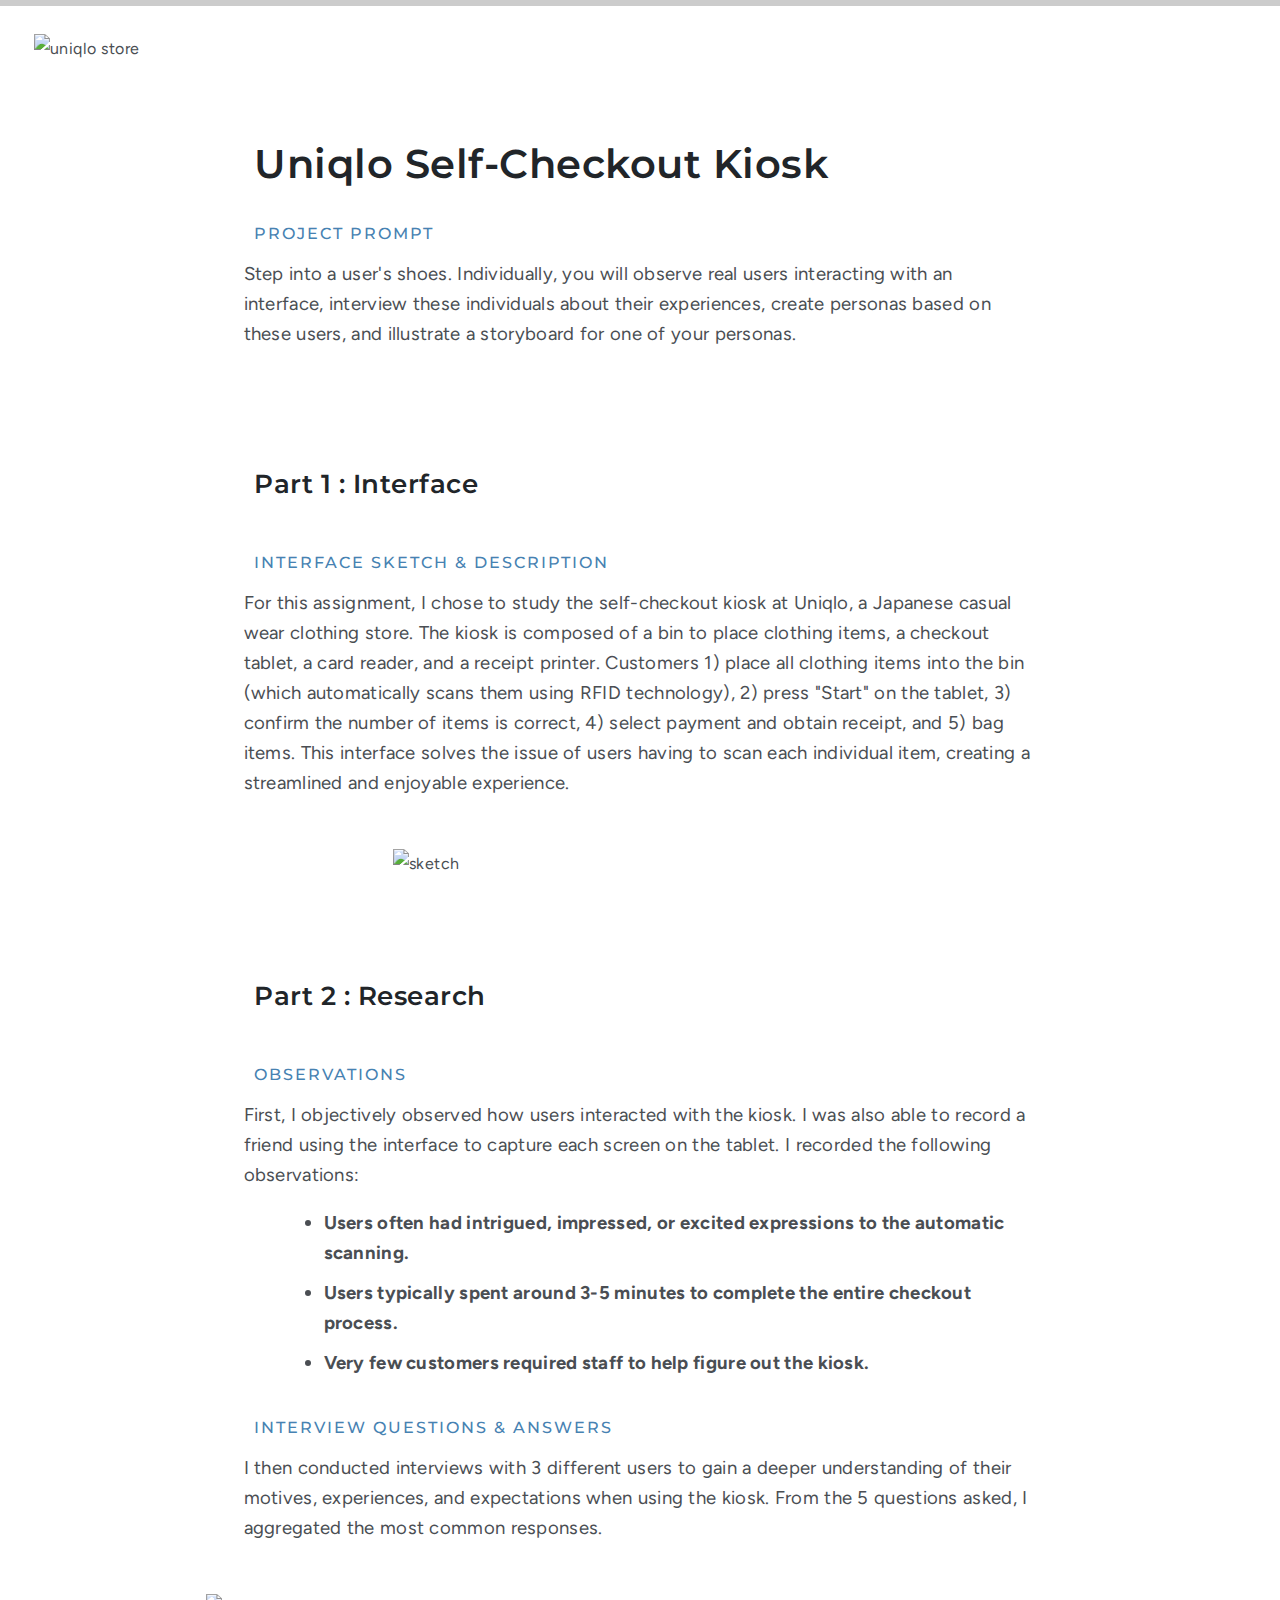
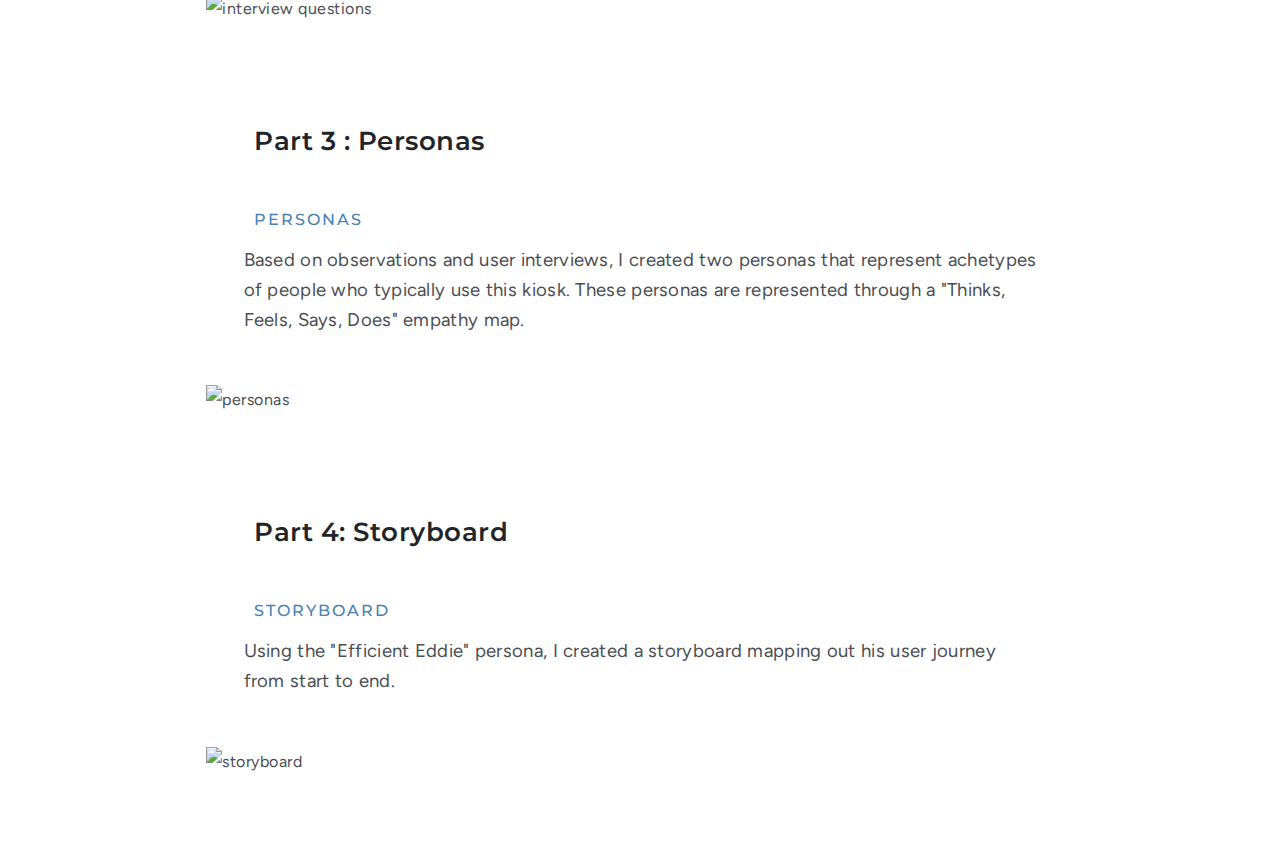
==== index.html @ 596c811d "Add files via upload" ====
<!DOCTYPE html>
<html lang="en">
<!-- Website Template: https://www.w3schools.com/howto/howto_website_bootstrap.asp --> 
<head>
  <meta charset="utf-8">
  <meta name="viewport" content="width=device-width, initial-scale=1">
  <link rel="stylesheet" href="style.css">
  <title>CS1300 Assignment 1</title>
</head>
<body>

<!-- Progress Scroll Bar: https://www.w3schools.com/howto/howto_js_scroll_indicator.asp --> 
<div class="header">
    <div class="progress-container">
      <div class="progress-bar" id="myBar"></div>
    </div>
</div>

<script>
  window.onscroll = function() {myFunction()};

  function myFunction() {
    var winScroll = document.body.scrollTop || document.documentElement.scrollTop;
    var height = document.documentElement.scrollHeight - document.documentElement.clientHeight;
    var scrolled = (winScroll / height) * 100;
    document.getElementById("myBar").style.width = scrolled + "%";
  }
  </script>

<!-- Image: https://www.themds.com/companies/uniqlo-grows-in-zaras-kingdom-studies-partnership-with-el-corte-ingles.html --> 
<img class="header-image" src="./assets/header.jpeg" alt="uniqlo store"> 
<div class="container">
  <h1>Uniqlo Self-Checkout Kiosk</h1>
  <h5>PROJECT PROMPT</h5>
  <p>Step into a user's shoes. Individually, you will observe real users interacting with an interface,
    interview these individuals about their experiences, create personas based on these users, and
    illustrate a storyboard for one of your personas.</p> 
</div>

<div class="container">
      <br>
      <h2>Part 1 : Interface</h2>
      <div class="project-section-title-bar"></div> 
      <h5>INTERFACE SKETCH & DESCRIPTION</h5>
      <p>For this assignment, I chose to study the self-checkout kiosk at Uniqlo, a Japanese casual wear clothing store.
         The kiosk is composed of a bin to place clothing items, a checkout tablet, a card reader, and a receipt printer. 
         Customers 1) place all clothing items into the bin (which automatically scans
         them using RFID technology), 2) press "Start" on the tablet, 3) confirm the number of items is correct, 4) select payment and obtain receipt, and 5) bag items. 
         This interface solves the issue of users having to scan each individual item, creating a streamlined and enjoyable experience. 
      </p>
      <div class="banner-image">
        <img class="gallery-item" src="./assets/sketch.jpg" alt="sketch" width=60%>
      </div>
      <br>

      <h2>Part 2 : Research</h2>
      <div class="project-section-title-bar"></div> 
      <h5>OBSERVATIONS</h5>
      <p>First, I objectively observed how users interacted with the kiosk. I was also able to
        record a friend using the interface to capture each screen on the tablet. I recorded the following
        observations:
      </p>
      <ul>
        <li>Users often had intrigued, impressed, or excited expressions to the automatic scanning.</li>
        <li>Users typically spent around 3-5 minutes to complete the entire checkout process.</li>
        <li>Very few customers required staff to help figure out the kiosk.</li>
      </ul>
      <h5>INTERVIEW QUESTIONS & ANSWERS</h5>
      <p>I then conducted interviews with 3 different users to gain a deeper understanding of
        their motives, experiences, and expectations when using the kiosk. From the 5 questions asked,
        I aggregated the most common responses. 
      </p>
      <div class="banner-image">
        <img class="gallery-item" src="./assets/questions.png" alt="interview questions" width=100%>
      </div>
      <br>

      <h2>Part 3 : Personas</h2>
      <div class="project-section-title-bar"></div> 
      <h5>PERSONAS</h5>
      <p>Based on observations and user interviews, I created two personas that represent achetypes of people who typically use this kiosk. 
        These personas are represented through a "Thinks, Feels, Says, Does" empathy map.</p>
      <div class="banner-image">
        <!-- Icons: href="https://www.flaticon.com/free-icons/people" title="people icons">People icons created by Creartive - Flaticon --> 
        <img class="gallery-item" src="./assets/personas.png" alt="personas" width=100%>
      </div>
      <br>

      <h2>Part 4: Storyboard</h2>
      <div class="project-section-title-bar"></div> 
      <h5>STORYBOARD</h5>
      <p>Using the "Efficient Eddie" persona, I created a storyboard mapping out his user journey from start to end.</p>
    <div class="banner-image">
      <img class="gallery-item" src="./assets/storyboard.png" alt="storyboard" width=110%>
    </div>
    <br>
    <br>
    </div>
</body>
</html>
---- style.css ----
@import url("https://fonts.googleapis.com/css?family=Montserrat:300,400,500,700,900");
@import url("https://fonts.googleapis.com/css?family=Figtree:300,400,500,700,900");

html {
	font-family: sans-serif;
	-webkit-text-size-adjust: 100%;
	-ms-text-size-adjust: 100%;
	-webkit-tap-highlight-color: rgba(0, 0, 0, 0);
  }
  
body {
	font-family: "Figtree", sans-serif;
  letter-spacing: 0.5px;
	line-height: 30px;
	text-align: left;
	background-color: #fff;
	font-weight: 400;
	color: #4a4e53;
  }

.h1, .h2, .h3, .h4, .h5, .h6, 
h1,
h2,
h3,
h4,
h5,
h6 {
  font-family: "Montserrat";
  font-weight: 700;
  color: #212529;
  margin: 5rem;
  margin-top: 40px;
  margin-bottom: 20px;
}

.h1, h1 {
  font-size: 2.5rem;
  margin-top: 5rem;
  line-height: 40px;
  font-weight: 600;
}

.h2, h2 {
  font-size: 1.6rem;
  font-weight: 600;
  line-height: 30px;
  padding-top: 2rem;
  margin-bottom: 10px;
}

.h5, h5 {
  font-size: 1rem;
  font-weight: 500;
  line-height: 20px;
  letter-spacing: 2px;
  margin-bottom: 15px;
  color: rgb(71, 130, 178);
}

p, li {
  margin-left: 5.4vw;
  margin-right: 5.4vw;
	margin-top: 10px;
  letter-spacing: 0.3px;
  font-size: 18.5px;
  }

.container {
	padding-right: 13vw;
	padding-left: 13vw;
}

.banner {
	padding-top:5rem;
	padding-bottom:50px;
	padding-left: 5rem;
	margin-bottom:50px;
	background-color:#eee;
	
}

.project-section-title-bar {
    margin-right:57rem;
    margin-left: 5rem;
    padding-bottom: 4px;
    background-color: rgb(71, 130, 178);
 }

 .header-image {
  padding-left: 2vw;
  padding-right: 2vw;
  padding-top: 2vw;
  display: flex;
	justify-content: center;
  width: 96%
 }

 .banner-image {
  padding-left: 2rem;
  padding-right: 2rem;
  padding-top: 2rem;
  display: flex;
	justify-content: center;
  width: 100%
 }

 .ul, ul {
  font-weight: bold;
  padding-left: 5rem;
 }

 /* Progress Scroll Bar: https://www.w3schools.com/howto/howto_js_scroll_indicator.asp */
.header {
  position: fixed;
  top: 0;
  left: 0;
  z-index: 1;
  width: 100%;
  background-color: #f1f1f1;
}

.progress-container {
  width: 100%;
  height: 6px;
  background: #ccc;
}

.progress-bar {
  height: 6px;
  background: rgb(71, 130, 178);
  width: 0%;
}
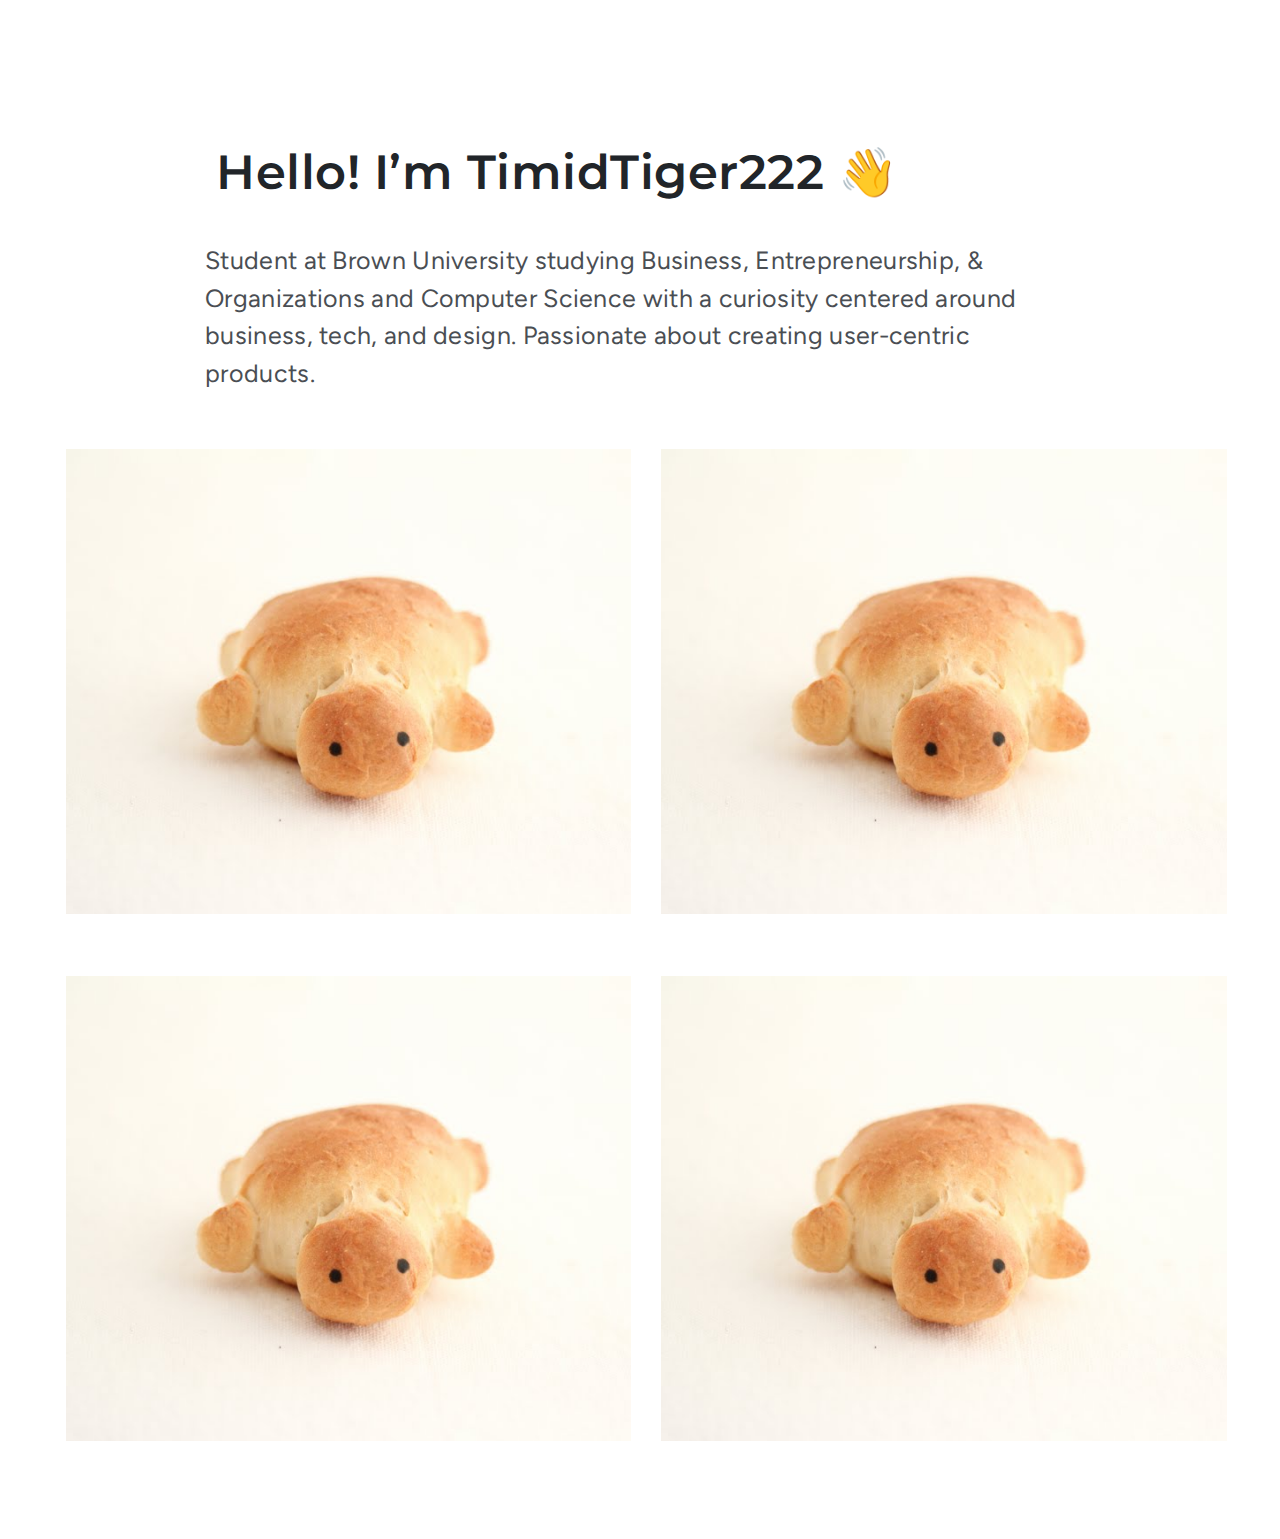
==== commit 61752a35: "1" ====
--- a/index.html
+++ b/index.html
@@ -5,96 +5,24 @@
   <meta charset="utf-8">
   <meta name="viewport" content="width=device-width, initial-scale=1">
   <link rel="stylesheet" href="style.css">
-  <title>CS1300 Assignment 1</title>
+  <title>CS1300 Porfolio</title>
 </head>
 <body>
 
-<!-- Progress Scroll Bar: https://www.w3schools.com/howto/howto_js_scroll_indicator.asp --> 
-<div class="header">
-    <div class="progress-container">
-      <div class="progress-bar" id="myBar"></div>
-    </div>
+<div class="container">
+  <h1>Hello! I’m TimidTiger222 👋 </h1>
+  <p>
+    Student at Brown University studying Business, Entrepreneurship, & Organizations and Computer Science 
+    with a curiosity centered around business, tech, and design. Passionate about creating user-centric products.</p> 
 </div>
 
-<script>
-  window.onscroll = function() {myFunction()};
+<div class="work-container">
+  <img class="banner-image" src="./assets/turtle-bread.jpeg" alt="21 Choices store">
+  <img class="banner-image" src="./assets/turtle-bread.jpeg" alt="21 Choices store">
+  <img class="banner-image" src="./assets/turtle-bread.jpeg" alt="21 Choices store">
+  <img class="banner-image" src="./assets/turtle-bread.jpeg" alt="21 Choices store">
+  <br></br>
+    </div>
 
-  function myFunction() {
-    var winScroll = document.body.scrollTop || document.documentElement.scrollTop;
-    var height = document.documentElement.scrollHeight - document.documentElement.clientHeight;
-    var scrolled = (winScroll / height) * 100;
-    document.getElementById("myBar").style.width = scrolled + "%";
-  }
-  </script>
-
-<!-- Image: https://www.themds.com/companies/uniqlo-grows-in-zaras-kingdom-studies-partnership-with-el-corte-ingles.html --> 
-<img class="header-image" src="./assets/header.jpeg" alt="uniqlo store"> 
-<div class="container">
-  <h1>Uniqlo Self-Checkout Kiosk</h1>
-  <h5>PROJECT PROMPT</h5>
-  <p>Step into a user's shoes. Individually, you will observe real users interacting with an interface,
-    interview these individuals about their experiences, create personas based on these users, and
-    illustrate a storyboard for one of your personas.</p> 
-</div>
-
-<div class="container">
-      <br>
-      <h2>Part 1 : Interface</h2>
-      <div class="project-section-title-bar"></div> 
-      <h5>INTERFACE SKETCH & DESCRIPTION</h5>
-      <p>For this assignment, I chose to study the self-checkout kiosk at Uniqlo, a Japanese casual wear clothing store.
-         The kiosk is composed of a bin to place clothing items, a checkout tablet, a card reader, and a receipt printer. 
-         Customers 1) place all clothing items into the bin (which automatically scans
-         them using RFID technology), 2) press "Start" on the tablet, 3) confirm the number of items is correct, 4) select payment and obtain receipt, and 5) bag items. 
-         This interface solves the issue of users having to scan each individual item, creating a streamlined and enjoyable experience. 
-      </p>
-      <div class="banner-image">
-        <img class="gallery-item" src="./assets/sketch.jpg" alt="sketch" width=60%>
-      </div>
-      <br>
-
-      <h2>Part 2 : Research</h2>
-      <div class="project-section-title-bar"></div> 
-      <h5>OBSERVATIONS</h5>
-      <p>First, I objectively observed how users interacted with the kiosk. I was also able to
-        record a friend using the interface to capture each screen on the tablet. I recorded the following
-        observations:
-      </p>
-      <ul>
-        <li>Users often had intrigued, impressed, or excited expressions to the automatic scanning.</li>
-        <li>Users typically spent around 3-5 minutes to complete the entire checkout process.</li>
-        <li>Very few customers required staff to help figure out the kiosk.</li>
-      </ul>
-      <h5>INTERVIEW QUESTIONS & ANSWERS</h5>
-      <p>I then conducted interviews with 3 different users to gain a deeper understanding of
-        their motives, experiences, and expectations when using the kiosk. From the 5 questions asked,
-        I aggregated the most common responses. 
-      </p>
-      <div class="banner-image">
-        <img class="gallery-item" src="./assets/questions.png" alt="interview questions" width=100%>
-      </div>
-      <br>
-
-      <h2>Part 3 : Personas</h2>
-      <div class="project-section-title-bar"></div> 
-      <h5>PERSONAS</h5>
-      <p>Based on observations and user interviews, I created two personas that represent achetypes of people who typically use this kiosk. 
-        These personas are represented through a "Thinks, Feels, Says, Does" empathy map.</p>
-      <div class="banner-image">
-        <!-- Icons: href="https://www.flaticon.com/free-icons/people" title="people icons">People icons created by Creartive - Flaticon --> 
-        <img class="gallery-item" src="./assets/personas.png" alt="personas" width=100%>
-      </div>
-      <br>
-
-      <h2>Part 4: Storyboard</h2>
-      <div class="project-section-title-bar"></div> 
-      <h5>STORYBOARD</h5>
-      <p>Using the "Efficient Eddie" persona, I created a storyboard mapping out his user journey from start to end.</p>
-    <div class="banner-image">
-      <img class="gallery-item" src="./assets/storyboard.png" alt="storyboard" width=110%>
-    </div>
-    <br>
-    <br>
-    </div>
 </body>
 </html>
--- a/style.css
+++ b/style.css
@@ -34,7 +34,7 @@
 }
 
 .h1, h1 {
-  font-size: 2.5rem;
+  font-size: 3rem;
   margin-top: 5rem;
   line-height: 40px;
   font-weight: 600;
@@ -60,14 +60,16 @@
 p, li {
   margin-left: 5.4vw;
   margin-right: 5.4vw;
-	margin-top: 10px;
+	margin-top: 50px;
   letter-spacing: 0.3px;
-  font-size: 18.5px;
+  font-size: 25px;
+  line-height: 1.5;
   }
 
 .container {
-	padding-right: 13vw;
-	padding-left: 13vw;
+	padding-right: 10vw;
+	padding-left: 10vw;
+  padding-top: 5vw;
 }
 
 .banner {
@@ -95,6 +97,15 @@
   width: 96%
  }
 
+ .work-container {
+  display: grid;
+  grid-template-columns: 1fr 1fr;
+  grid-template-rows: 1fr 1fr;
+  padding-right: 6vw;
+	padding-left: 2vw;
+  grid-gap: 30px;
+ }
+
  .banner-image {
   padding-left: 2rem;
   padding-right: 2rem;
@@ -107,26 +118,4 @@
  .ul, ul {
   font-weight: bold;
   padding-left: 5rem;
- }
-
- /* Progress Scroll Bar: https://www.w3schools.com/howto/howto_js_scroll_indicator.asp */
-.header {
-  position: fixed;
-  top: 0;
-  left: 0;
-  z-index: 1;
-  width: 100%;
-  background-color: #f1f1f1;
-}
-
-.progress-container {
-  width: 100%;
-  height: 6px;
-  background: #ccc;
-}
-
-.progress-bar {
-  height: 6px;
-  background: rgb(71, 130, 178);
-  width: 0%;
-}+ }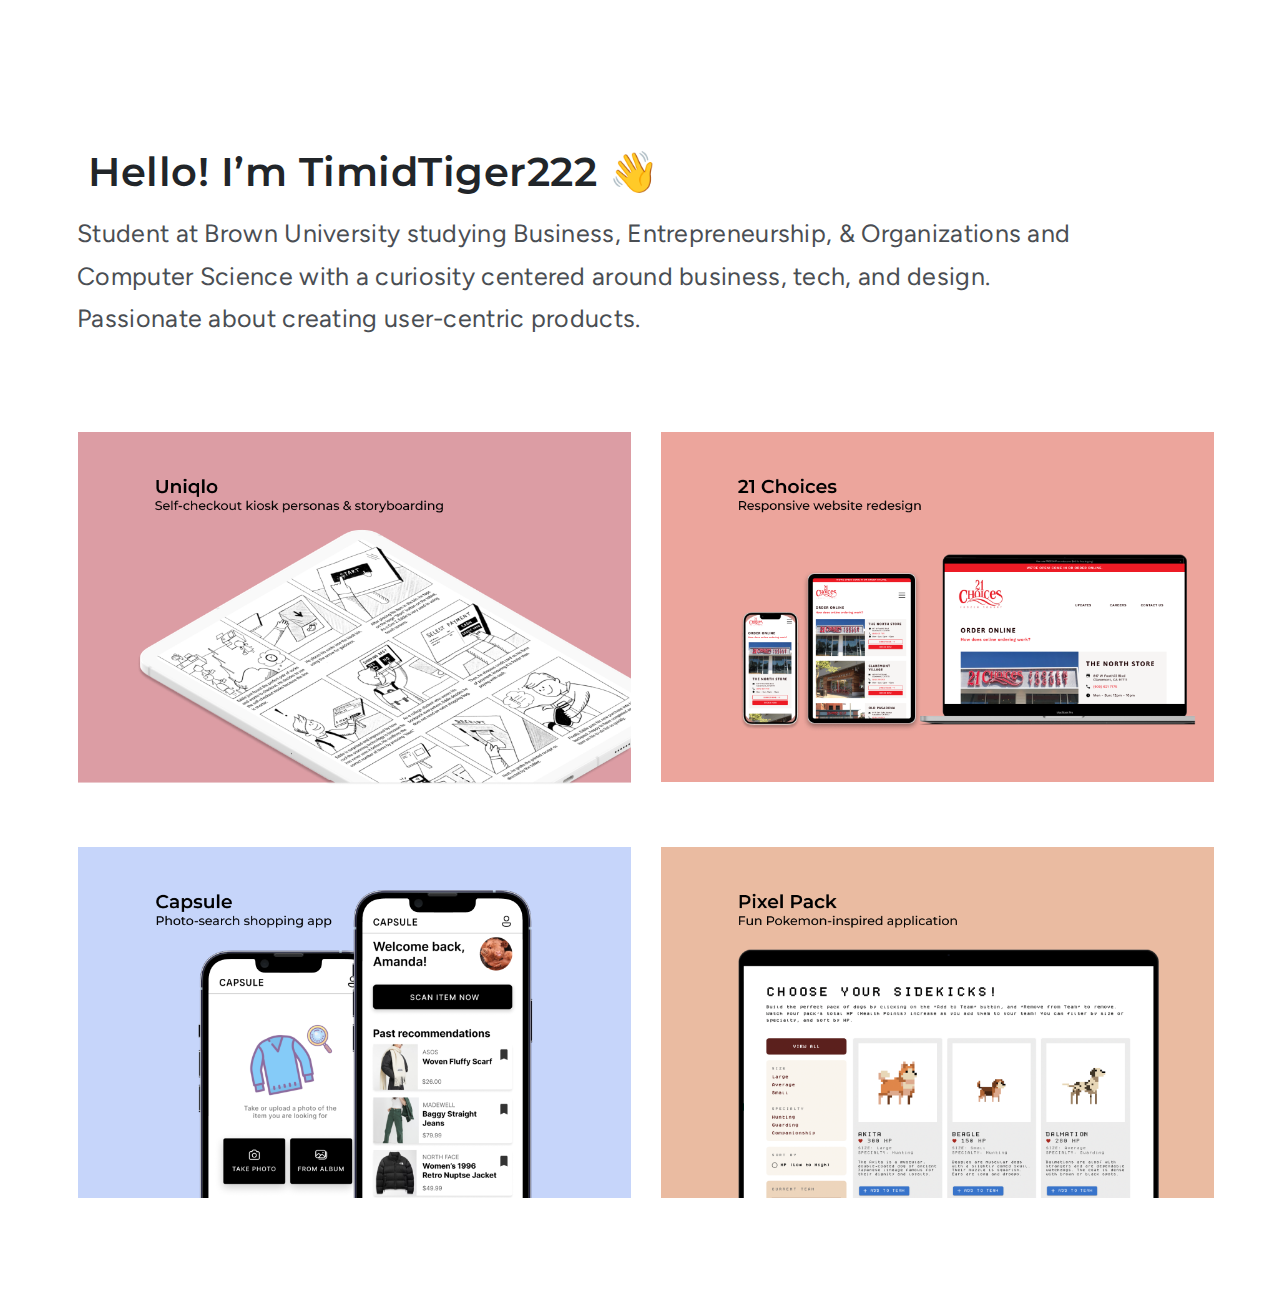
==== commit 85366b3a: "2" ====
--- a/index.html
+++ b/index.html
@@ -17,10 +17,10 @@
 </div>
 
 <div class="work-container">
-  <img class="banner-image" src="./assets/turtle-bread.jpeg" alt="21 Choices store">
-  <img class="banner-image" src="./assets/turtle-bread.jpeg" alt="21 Choices store">
-  <img class="banner-image" src="./assets/turtle-bread.jpeg" alt="21 Choices store">
-  <img class="banner-image" src="./assets/turtle-bread.jpeg" alt="21 Choices store">
+  <a href="https://timidtiger222.github.io/personas-and-storyboarding/"><img class="banner-image" src="./assets/uniqlo.png" alt="21 Choices store"></a>
+  <a href="https://timidtiger222.github.io/responsive-redesign/"><img class="banner-image" src="./assets/21choices.png" alt="21 Choices store"></a>
+  <a href="https://sadopossum246.github.io/IterativeDesign/"><img class="banner-image" src="./assets/capsule.png" alt="21 Choices store"></a>
+  <a href="https://timidtiger222.github.io/development/"><img class="banner-image" src="./assets/development.png" alt="21 Choices store"></a>
   <br></br>
     </div>
 
--- a/style.css
+++ b/style.css
@@ -34,7 +34,7 @@
 }
 
 .h1, h1 {
-  font-size: 3rem;
+  font-size: 2.5rem;
   margin-top: 5rem;
   line-height: 40px;
   font-weight: 600;
@@ -60,15 +60,15 @@
 p, li {
   margin-left: 5.4vw;
   margin-right: 5.4vw;
-	margin-top: 50px;
+	margin-top: 2px;
+  margin-bottom: 60px;
   letter-spacing: 0.3px;
   font-size: 25px;
-  line-height: 1.5;
+  line-height: 1.7;
   }
 
 .container {
 	padding-right: 10vw;
-	padding-left: 10vw;
   padding-top: 5vw;
 }
 
@@ -101,8 +101,8 @@
   display: grid;
   grid-template-columns: 1fr 1fr;
   grid-template-rows: 1fr 1fr;
-  padding-right: 6vw;
-	padding-left: 2vw;
+  padding-right: 7vw;
+	padding-left: 3vw;
   grid-gap: 30px;
  }
 
@@ -118,4 +118,9 @@
  .ul, ul {
   font-weight: bold;
   padding-left: 5rem;
- }+ }
+
+ img:hover {
+  transition-duration: 500ms;
+  opacity: 0.5;
+}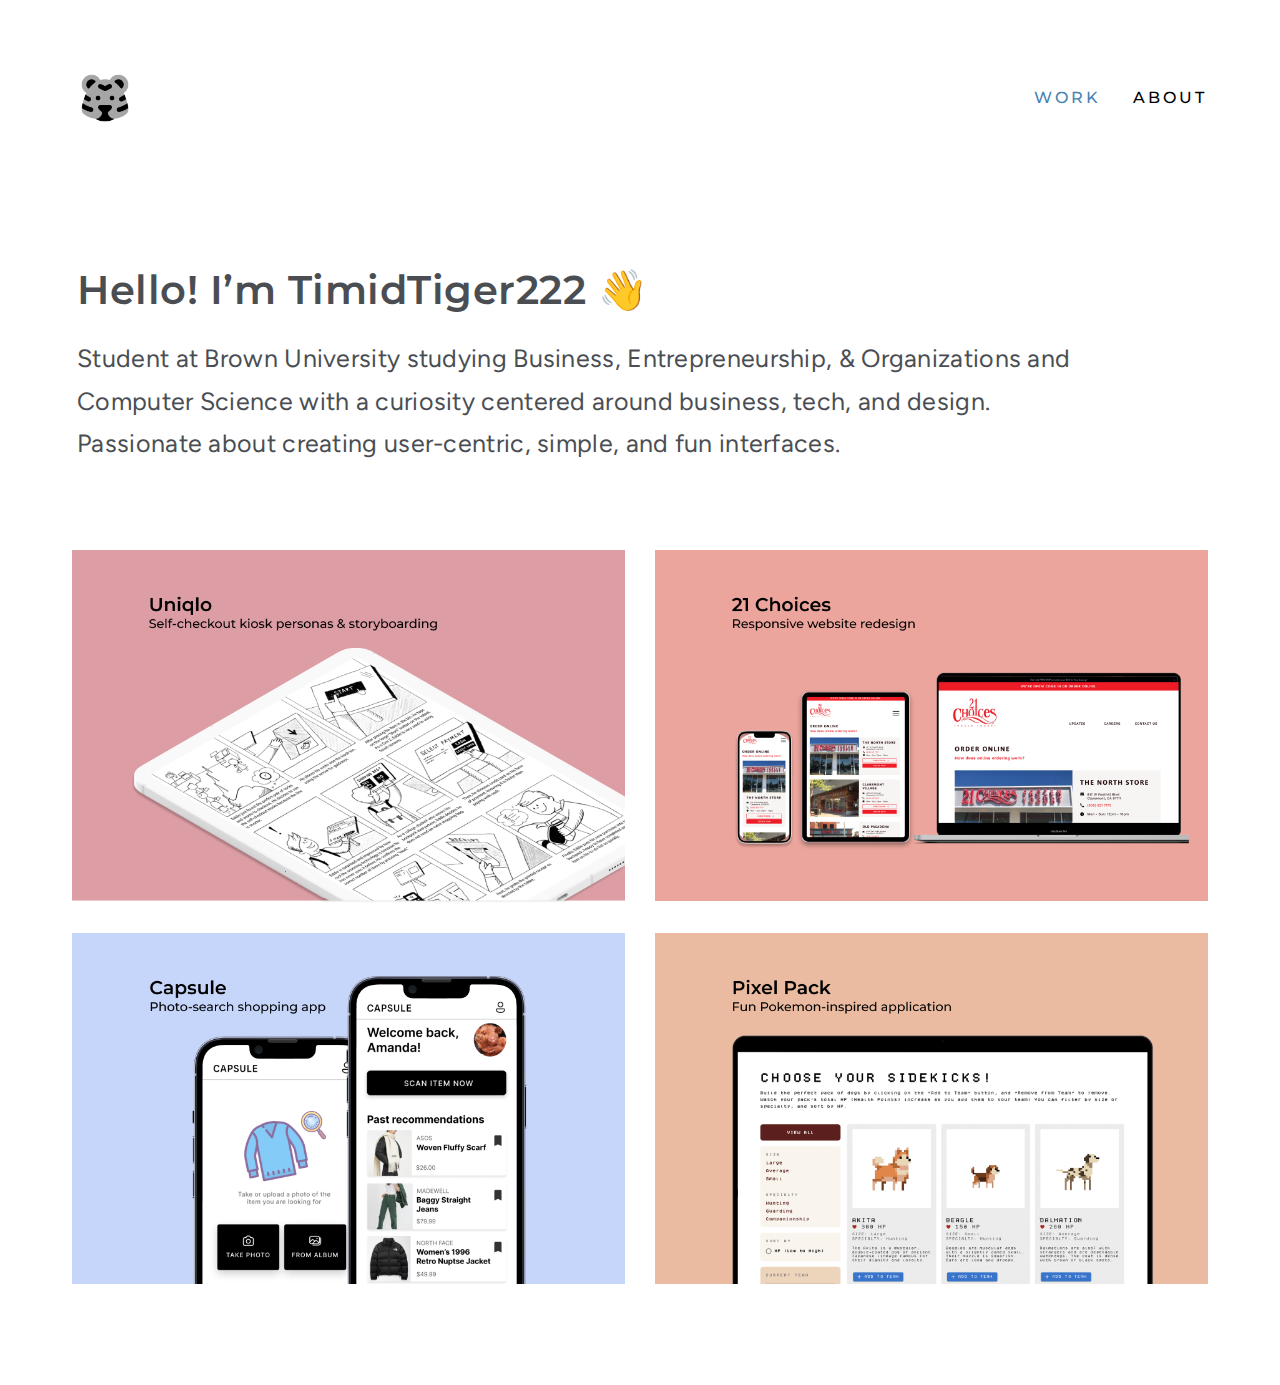
==== commit f45fd2cc: "3" ====
--- a/index.html
+++ b/index.html
@@ -5,15 +5,24 @@
   <meta charset="utf-8">
   <meta name="viewport" content="width=device-width, initial-scale=1">
   <link rel="stylesheet" href="style.css">
-  <title>CS1300 Porfolio</title>
+  <title>CS1300 Portfolio</title>
 </head>
 <body>
+
+  <div class="topnav">
+    <img class="logo-image" src="./assets/tiger.png" alt="21 Choices store">
+    <div class="topnav-wrap">
+    <a class="active" href="./index.html">WORK</a>
+    <a href="./about.html">ABOUT</a>
+  </div>
+</div>
+
 
 <div class="container">
   <h1>Hello! I’m TimidTiger222 👋 </h1>
   <p>
     Student at Brown University studying Business, Entrepreneurship, & Organizations and Computer Science 
-    with a curiosity centered around business, tech, and design. Passionate about creating user-centric products.</p> 
+    with a curiosity centered around business, tech, and design. Passionate about creating user-centric, simple, and fun interfaces.</p> 
 </div>
 
 <div class="work-container">
--- a/style.css
+++ b/style.css
@@ -18,22 +18,8 @@
 	color: #4a4e53;
   }
 
-.h1, .h2, .h3, .h4, .h5, .h6, 
-h1,
-h2,
-h3,
-h4,
-h5,
-h6 {
+.h1, h1 {
   font-family: "Montserrat";
-  font-weight: 700;
-  color: #212529;
-  margin: 5rem;
-  margin-top: 40px;
-  margin-bottom: 20px;
-}
-
-.h1, h1 {
   font-size: 2.5rem;
   margin-top: 5rem;
   line-height: 40px;
@@ -57,9 +43,7 @@
   color: rgb(71, 130, 178);
 }
 
-p, li {
-  margin-left: 5.4vw;
-  margin-right: 5.4vw;
+p {
 	margin-top: 2px;
   margin-bottom: 60px;
   letter-spacing: 0.3px;
@@ -67,7 +51,16 @@
   line-height: 1.7;
   }
 
+ li {
+    margin-right: 5.4vw;
+    margin-top: 10px;
+    letter-spacing: 0.3px;
+    font-size: 18.5px;
+  }
+
 .container {
+  margin-left: 5.4vw;
+  margin-right: 5.4vw;
 	padding-right: 10vw;
   padding-top: 5vw;
 }
@@ -101,26 +94,108 @@
   display: grid;
   grid-template-columns: 1fr 1fr;
   grid-template-rows: 1fr 1fr;
-  padding-right: 7vw;
-	padding-left: 3vw;
+  padding-right: 5vw;
+	padding-left: 5vw;
+  padding-top: 2vw;
   grid-gap: 30px;
  }
 
+ .about-container {
+  display: grid;
+  grid-template-columns: 1fr 1fr;
+	padding-right: 13vw;
+	padding-left: 13vw;
+}
+
+
  .banner-image {
-  padding-left: 2rem;
-  padding-right: 2rem;
-  padding-top: 2rem;
   display: flex;
 	justify-content: center;
   width: 100%
  }
+ 
+ .logo-image {
+  display: flex;
+  width: 5%
+ }
 
  .ul, ul {
-  font-weight: bold;
   padding-left: 5rem;
  }
 
  img:hover {
   transition-duration: 500ms;
   opacity: 0.5;
+}
+
+
+.topnav {
+  margin-left: 5.4vw;
+  margin-right: 5.4vw;
+  margin-top: 70px;
+  display: flex;
+  -webkit-box-pack: justify;
+  -webkit-justify-content: space-between;
+  -ms-flex-pack: justify;
+  justify-content: space-between;
+  -webkit-box-align: center;
+  -webkit-align-items: center;
+  -ms-flex-align: center;
+  align-items: center;
+  -webkit-box-flex: 1;
+  -webkit-flex: 1;
+  -ms-flex: 1;
+  flex: 1;
+}
+
+.topnav-wrap {
+    display: flex;
+    margin-right: -20px;
+    -webkit-box-align: center;
+    -webkit-align-items: center;
+    -ms-flex-align: center;
+    align-items: center;
+}
+
+.work-container a, a {
+  padding: 0;
+}
+
+.topnav a, a  {
+  font-family: "Montserrat";
+  float: right;
+  color: black;
+  text-align: center;
+  letter-spacing: 3px;
+  padding: 1px 16px;
+  text-decoration: none;
+  font-size: 1rem;
+  font-weight: 500;
+  position: relative;
+}
+
+.topnav a.active {
+  color: rgb(71, 130, 178);
+  text-decoration:wavy;
+}
+
+.topnav a:hover {
+  color: black;
+}
+
+.topnav a::before {
+    content: "";
+    position: absolute;
+    display: block;
+    width: 100%;
+    height: 2px;
+    bottom: 0;
+    left: 0;
+    background-color:black;
+    transform: scaleX(0);
+    transition: transform 0.3s ease;
+}
+
+.topnav a:hover::before {
+  transform: scaleX(0.7);
 }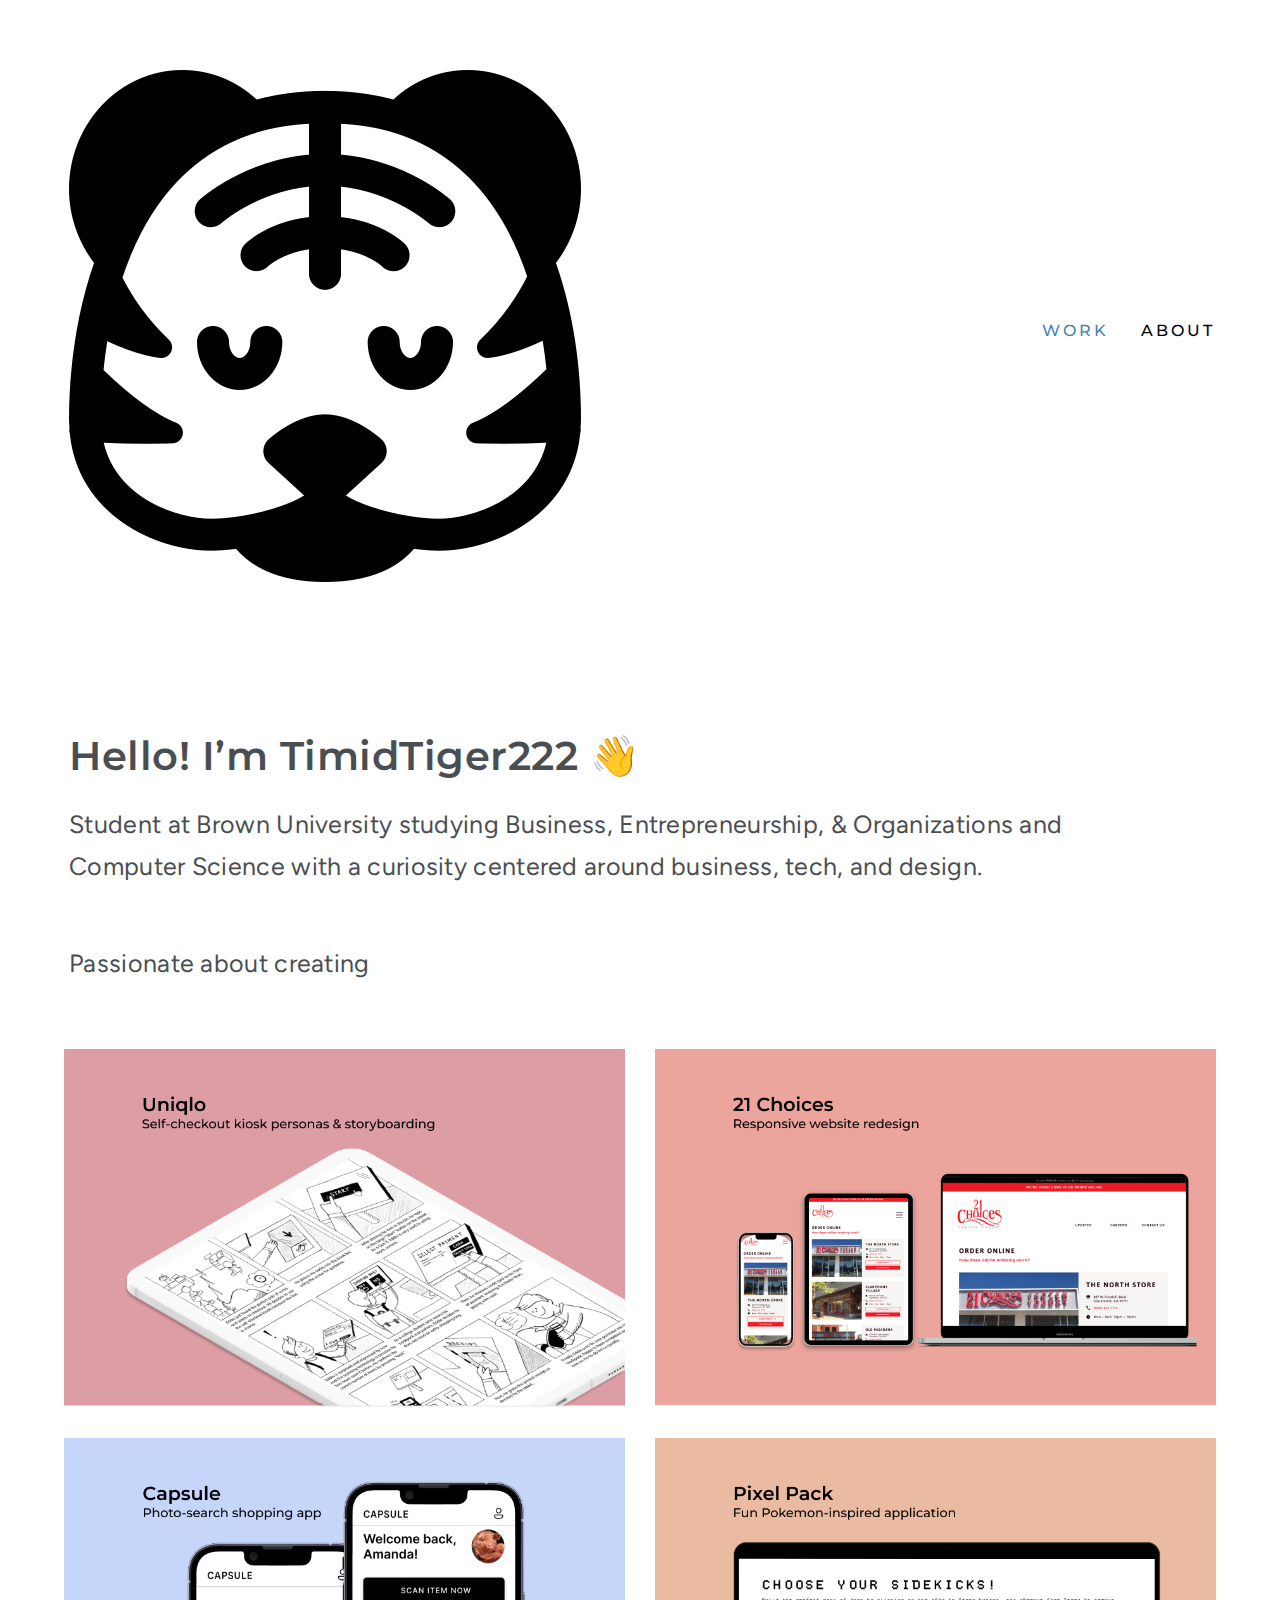
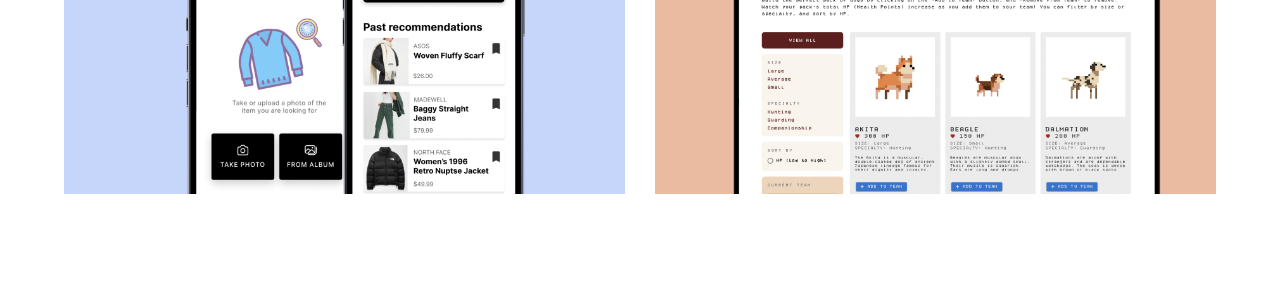
==== commit 142bca5b: "5" ====
--- a/index.html
+++ b/index.html
@@ -10,7 +10,11 @@
 <body>
 
   <div class="topnav">
-    <img class="logo-image" src="./assets/tiger.png" alt="21 Choices store">
+    <script src="https://scripts.sirv.com/sirvjs/v3/sirv.js"></script>
+<div class="figure">
+  <img class="Sirv image-main" src="assets/tiger.png">
+  <img class="Sirv image-hover" src="assets/tiger2.png">
+</div>
     <div class="topnav-wrap">
     <a class="active" href="./index.html">WORK</a>
     <a href="./about.html">ABOUT</a>
@@ -22,14 +26,24 @@
   <h1>Hello! I’m TimidTiger222 👋 </h1>
   <p>
     Student at Brown University studying Business, Entrepreneurship, & Organizations and Computer Science 
-    with a curiosity centered around business, tech, and design. Passionate about creating user-centric, simple, and fun interfaces.</p> 
+    with a curiosity centered around business, tech, and design.</p>
+
+    <section class="wrapper">  
+      <h4 class="sentence">Passionate about creating
+        <div class="slidingVertical">
+          <span>user-centric products.</span>
+          <span>simple interfaces.</span>
+          <span>fun experiences.</span>
+        </div>
+      </h4> 
+    </section>
 </div>
 
 <div class="work-container">
   <a href="https://timidtiger222.github.io/personas-and-storyboarding/"><img class="banner-image" src="./assets/uniqlo.png" alt="21 Choices store"></a>
   <a href="https://timidtiger222.github.io/responsive-redesign/"><img class="banner-image" src="./assets/21choices.png" alt="21 Choices store"></a>
-  <a href="https://sadopossum246.github.io/IterativeDesign/"><img class="banner-image" src="./assets/capsule.png" alt="21 Choices store"></a>
-  <a href="https://timidtiger222.github.io/development/"><img class="banner-image" src="./assets/development.png" alt="21 Choices store"></a>
+  <a href="https://timidtiger222.github.io/iterative-design/"><img class="banner-image" src="./assets/capsule.png" alt="21 Choices store"></a>
+  <a href="https://timidtiger222.github.io/pixelpack/"><img class="banner-image" src="./assets/development.png" alt="21 Choices store"></a>
   <br></br>
     </div>
 
--- a/style.css
+++ b/style.css
@@ -96,17 +96,26 @@
   grid-template-rows: 1fr 1fr;
   padding-right: 5vw;
 	padding-left: 5vw;
-  padding-top: 2vw;
+  padding-top: 3vw;
   grid-gap: 30px;
  }
 
- .about-container {
-  display: grid;
-  grid-template-columns: 1fr 1fr;
-	padding-right: 13vw;
-	padding-left: 13vw;
-}
-
+.column {
+  float: left;
+  width: 50%;
+}
+
+.column img {
+  width: 100%;
+  margin-left: 30px;
+}
+
+.row {
+  padding: 5.4vw;
+  content: "";
+  display: table;
+  clear: both;
+}
 
  .banner-image {
   display: flex;
@@ -114,10 +123,23 @@
   width: 100%
  }
  
- .logo-image {
-  display: flex;
-  width: 5%
- }
+ .figure {
+  position: relative;
+  max-width: 60px;
+}
+.figure img.image-hover {
+  position: absolute;
+  top: 0;
+  right: 0;
+  left: 0;
+  bottom: 0;
+  object-fit: contain;
+  opacity: 0;
+  transition: opacity .2s;
+}
+.figure:hover img.image-hover {
+  opacity: 1;
+}
 
  .ul, ul {
   padding-left: 5rem;
@@ -198,4 +220,115 @@
 
 .topnav a:hover::before {
   transform: scaleX(0.7);
-}+}
+
+h6::before {  
+  transform: scaleX(0);
+  transform-origin: bottom right;
+}
+
+h6:hover::before {
+  transform: scaleX(1);
+  transform-origin: bottom left;
+}
+
+h6::before {
+  content: " ";
+  display: block;
+  position: absolute;
+  top: 0; right: 0; bottom: 0; left: 0;
+  inset: 0 0 0 0;
+  background: hsl(200 100% 80%);
+  z-index: -1;
+  transition: transform .3s ease;
+}
+
+h6 {
+  position: relative;
+  margin-top: 2px;
+  margin-bottom: 60px;
+  letter-spacing: 0.3px;
+  font-size: 25px;
+  line-height: 1.7;
+}
+
+html {
+  block-size: 100%;
+  inline-size: 100%;
+}
+
+body {
+  min-block-size: 100%;
+  min-inline-size: 100%;
+  margin: 0;
+  box-sizing: border-box;
+  display: grid;
+  place-content: center;
+}
+
+/*Sliding words: https://codepen.io/danaugrs/pen/YzyJmxq*/
+.sentence{
+  color: #4a4e53;
+  font-size: 25px;
+  text-align: left;
+  letter-spacing: 0.3px;
+  font-weight: 400;
+}
+
+.slidingVertical{
+	display: inline;
+	text-indent: 8px;
+}
+.slidingVertical span{
+	animation: topToBottom 7.5s linear infinite 0s;
+	-ms-animation: topToBottom 7.5s linear infinite 0s;
+	-webkit-animation: topToBottom 7.5s linear infinite 0s;
+	color: rgb(71, 130, 178);
+  font-weight: 700;
+	opacity: 0;
+	overflow: hidden;
+	position: absolute;
+}
+.slidingVertical span:nth-child(2){
+	animation-delay: 2.5s;
+	-ms-animation-delay: 2.5s;
+	-webkit-animation-delay: 2.5s;
+}
+.slidingVertical span:nth-child(3){
+	animation-delay: 5s;
+	-ms-animation-delay: 5s;
+	-webkit-animation-delay: 5s;
+}
+.slidingVertical span:nth-child(4){
+	animation-delay: 7.5s;
+	-ms-animation-delay: 7.5s;
+	-webkit-animation-delay: 7.5s;
+}
+
+@-moz-keyframes topToBottom{
+	0% { opacity: 0; }
+	5% { opacity: 0; -moz-transform: translateY(-50px); }
+	10% { opacity: 1; -moz-transform: translateY(0px); }
+	25% { opacity: 1; -moz-transform: translateY(0px); }
+	30% { opacity: 0; -moz-transform: translateY(50px); }
+	80% { opacity: 0; }
+	100% { opacity: 0; }
+}
+@-webkit-keyframes topToBottom{
+	0% { opacity: 0; }
+	5% { opacity: 0; -webkit-transform: translateY(-50px); }
+	10% { opacity: 1; -webkit-transform: translateY(0px); }
+	25% { opacity: 1; -webkit-transform: translateY(0px); }
+	30% { opacity: 0; -webkit-transform: translateY(50px); }
+	80% { opacity: 0; }
+	100% { opacity: 0; }
+}
+@-ms-keyframes topToBottom{
+	0% { opacity: 0; }
+	5% { opacity: 0; -ms-transform: translateY(-50px); }
+	10% { opacity: 1; -ms-transform: translateY(0px); }
+	25% { opacity: 1; -ms-transform: translateY(0px); }
+	30% { opacity: 0; -ms-transform: translateY(50px); }
+	80% { opacity: 0; }
+	100% { opacity: 0; }
+}
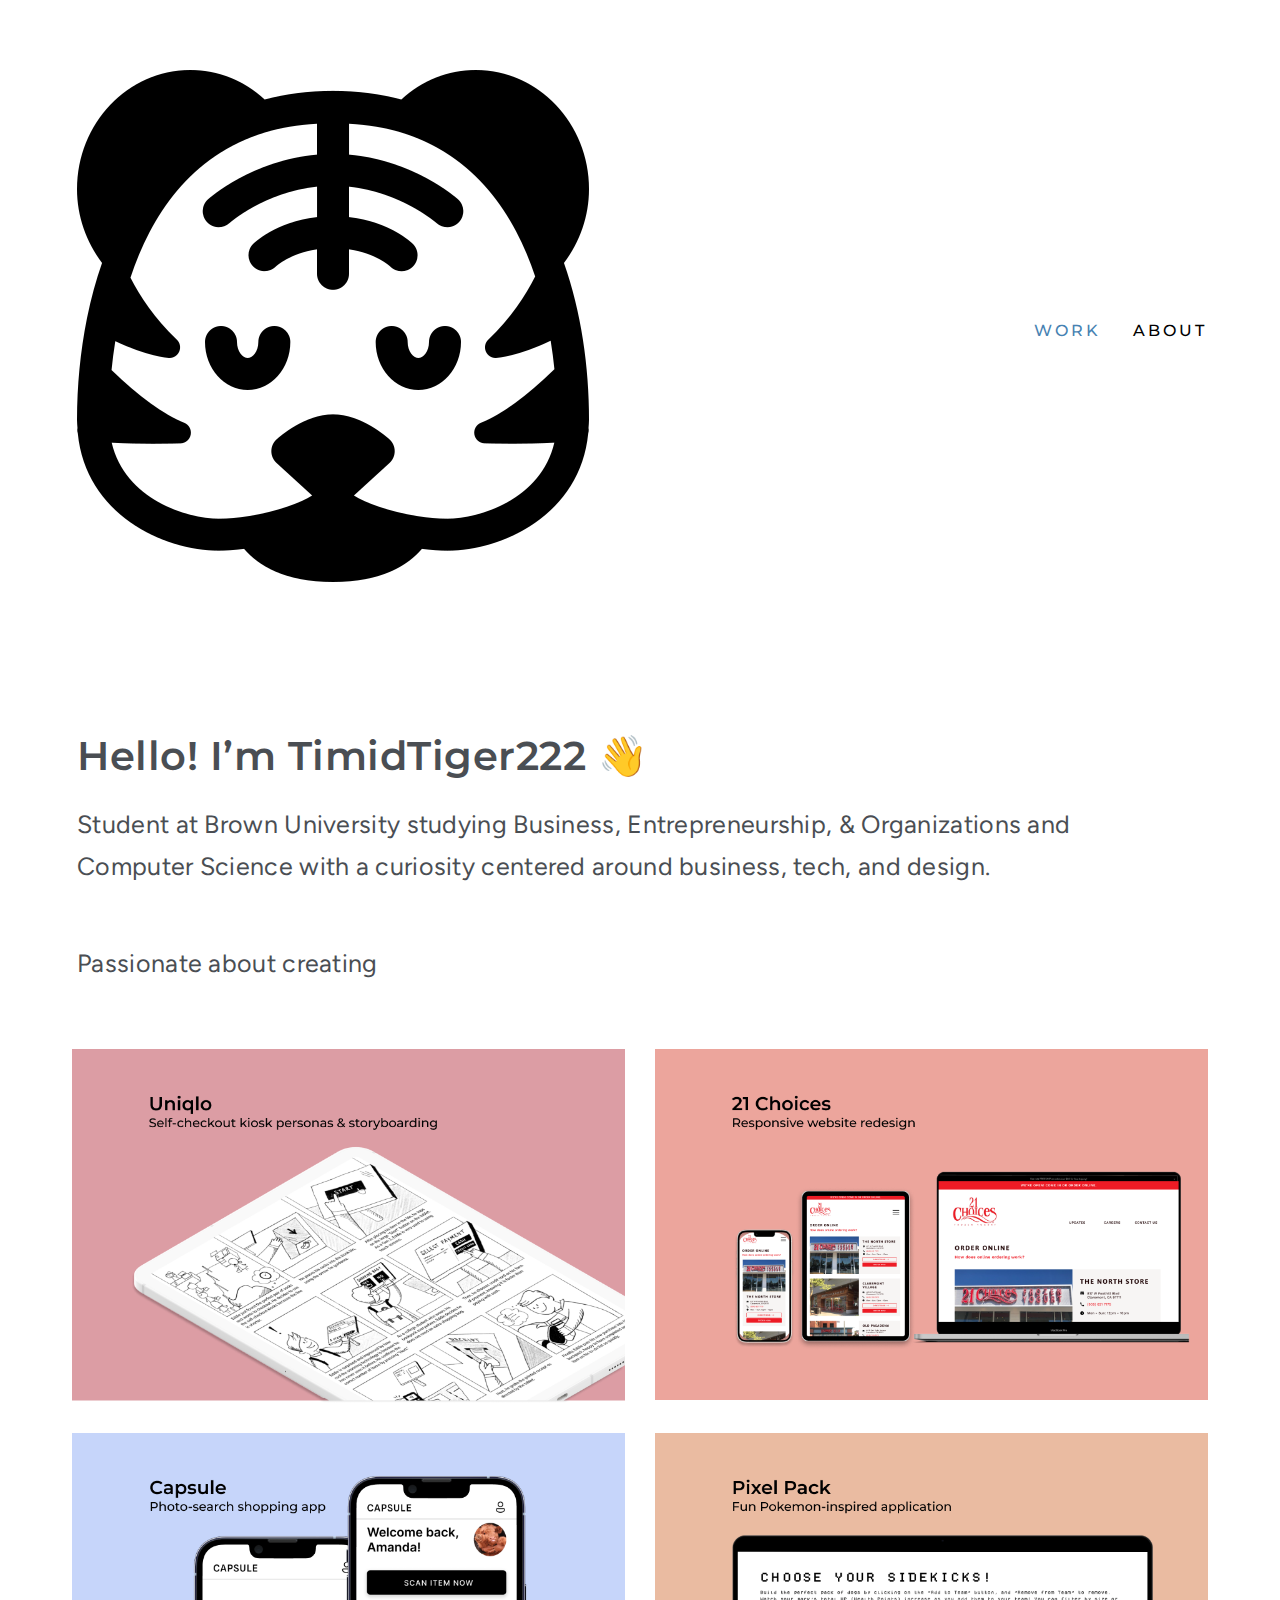
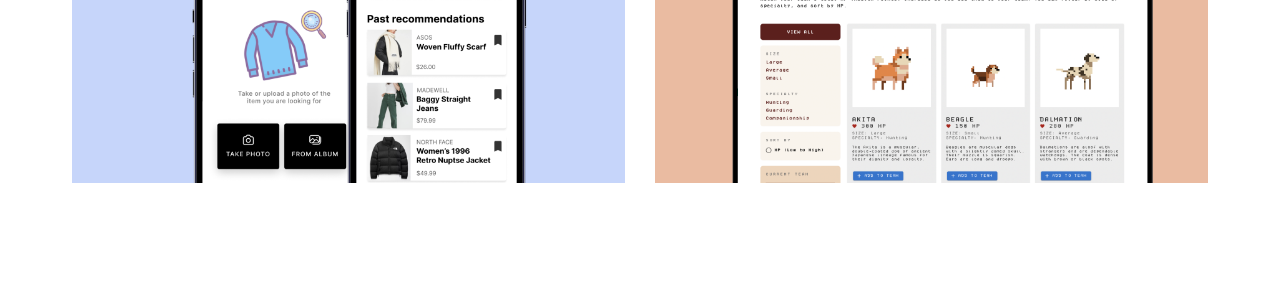
==== commit 2c75d58e: "update" ====
--- a/index.html
+++ b/index.html
@@ -40,8 +40,8 @@
 </div>
 
 <div class="work-container">
-  <a href="https://timidtiger222.github.io/personas-and-storyboarding/"><img class="banner-image" src="./assets/uniqlo.png" alt="21 Choices store"></a>
-  <a href="https://timidtiger222.github.io/responsive-redesign/"><img class="banner-image" src="./assets/21choices.png" alt="21 Choices store"></a>
+  <a href="./uniqlo.html"><img class="banner-image" src="./assets/uniqlo.png" alt="21 Choices store"></a>
+  <a href="./21choices.html"><img class="banner-image" src="./assets/21choices.png" alt="21 Choices store"></a>
   <a href="https://timidtiger222.github.io/iterative-design/"><img class="banner-image" src="./assets/capsule.png" alt="21 Choices store"></a>
   <a href="https://timidtiger222.github.io/pixelpack/"><img class="banner-image" src="./assets/development.png" alt="21 Choices store"></a>
   <br></br>
--- a/style.css
+++ b/style.css
@@ -108,6 +108,11 @@
 .column img {
   width: 100%;
   margin-left: 30px;
+  padding-top:20px;
+}
+
+.column img:hover {
+  opacity: 1;
 }
 
 .row {
@@ -222,50 +227,6 @@
   transform: scaleX(0.7);
 }
 
-h6::before {  
-  transform: scaleX(0);
-  transform-origin: bottom right;
-}
-
-h6:hover::before {
-  transform: scaleX(1);
-  transform-origin: bottom left;
-}
-
-h6::before {
-  content: " ";
-  display: block;
-  position: absolute;
-  top: 0; right: 0; bottom: 0; left: 0;
-  inset: 0 0 0 0;
-  background: hsl(200 100% 80%);
-  z-index: -1;
-  transition: transform .3s ease;
-}
-
-h6 {
-  position: relative;
-  margin-top: 2px;
-  margin-bottom: 60px;
-  letter-spacing: 0.3px;
-  font-size: 25px;
-  line-height: 1.7;
-}
-
-html {
-  block-size: 100%;
-  inline-size: 100%;
-}
-
-body {
-  min-block-size: 100%;
-  min-inline-size: 100%;
-  margin: 0;
-  box-sizing: border-box;
-  display: grid;
-  place-content: center;
-}
-
 /*Sliding words: https://codepen.io/danaugrs/pen/YzyJmxq*/
 .sentence{
   color: #4a4e53;
